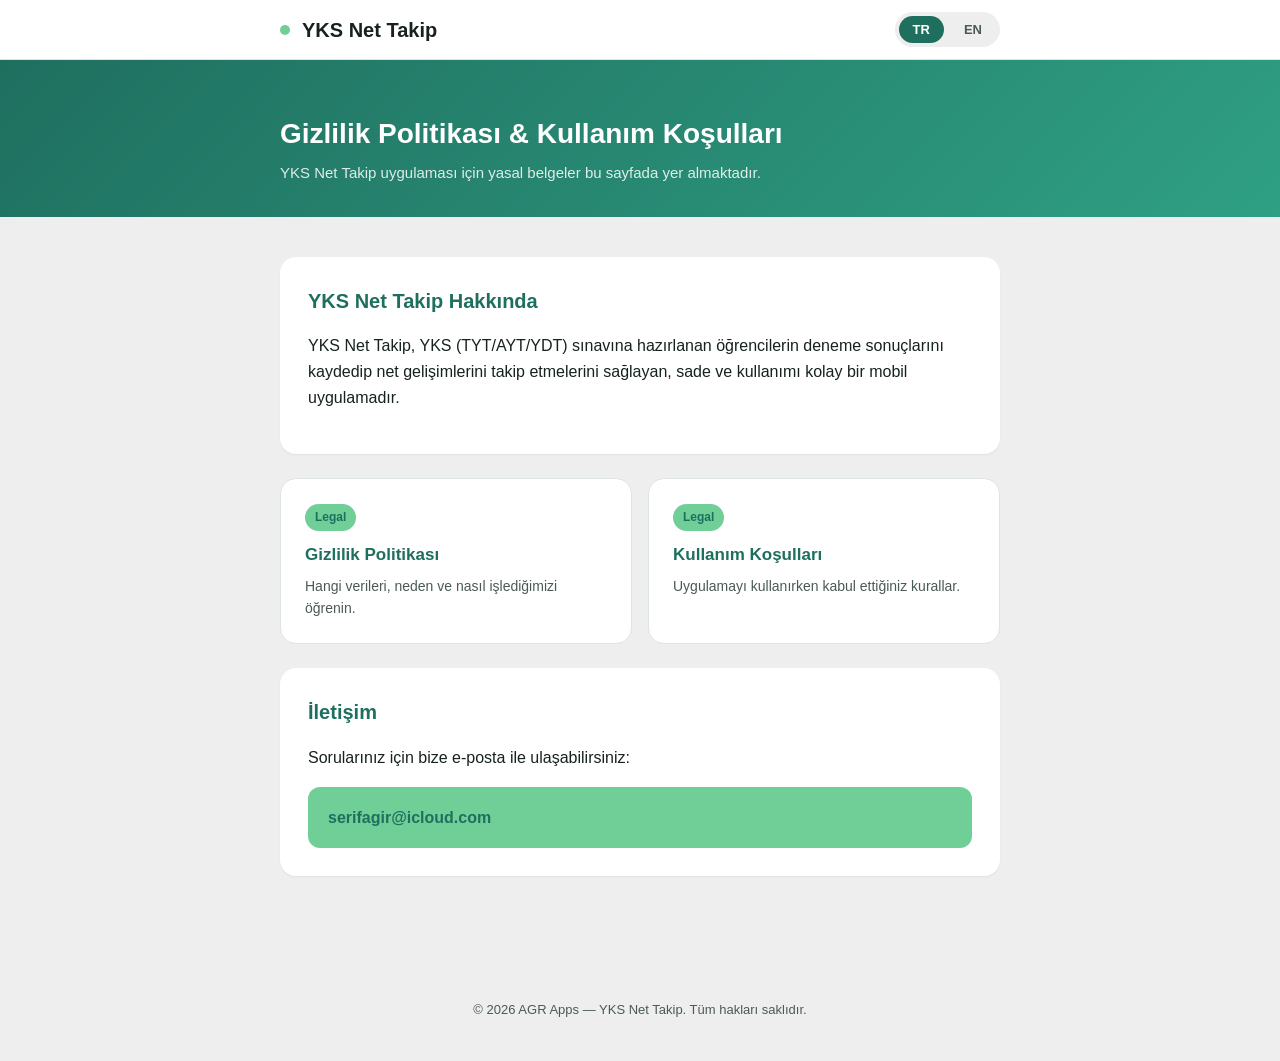
==== index.html @ 31c89551 "init" ====
<!DOCTYPE html>
<html lang="tr">
<head>
<meta charset="UTF-8">
<meta name="viewport" content="width=device-width, initial-scale=1.0">
<title>YKS Net Takip — Gizlilik &amp; Kullanım Koşulları</title>
<meta name="description" content="YKS Net Takip mobil uygulaması için Gizlilik Politikası ve Kullanım Koşulları.">
<link rel="preconnect" href="https://api.fontshare.com">
<link href="https://api.fontshare.com/v2/css?f[]=cabinet-grotesk@400,500,700,800&display=swap" rel="stylesheet">
<link rel="stylesheet" href="style.css">
</head>
<body>

<nav class="top-nav">
  <div class="container">
    <div class="brand"><span class="dot"></span> YKS Net Takip</div>
    <div class="lang-toggle">
      <button type="button" class="lang-btn active" data-lang="tr">TR</button>
      <button type="button" class="lang-btn" data-lang="en">EN</button>
    </div>
  </div>
</nav>

<header class="site-header">
  <div class="container">
    <div class="lang-block active" data-lang="tr">
      <h1>Gizlilik Politikası &amp; Kullanım Koşulları</h1>
      <p>YKS Net Takip uygulaması için yasal belgeler bu sayfada yer almaktadır.</p>
    </div>
    <div class="lang-block" data-lang="en">
      <h1>Privacy Policy &amp; Terms of Use</h1>
      <p>Legal documents for the YKS Net Takip mobile app are listed on this page.</p>
    </div>
  </div>
</header>

<main>
  <div class="container">

    <div class="card">
      <div class="lang-block active" data-lang="tr">
        <h2>YKS Net Takip Hakkında</h2>
        <p>YKS Net Takip, YKS (TYT/AYT/YDT) sınavına hazırlanan öğrencilerin deneme sonuçlarını kaydedip net gelişimlerini takip etmelerini sağlayan, sade ve kullanımı kolay bir mobil uygulamadır.</p>
      </div>
      <div class="lang-block" data-lang="en">
        <h2>About YKS Net Takip</h2>
        <p>YKS Net Takip is a simple, easy-to-use mobile app that helps students preparing for Turkey's national university entrance exam (YKS) log their practice-test results and track their score progress over time.</p>
      </div>
    </div>

    <div class="link-grid">
      <a class="link-card" href="privacy-policy.html">
        <span class="badge">Legal</span>
        <h3 class="lang-block active" data-lang="tr">Gizlilik Politikası</h3>
        <h3 class="lang-block" data-lang="en">Privacy Policy</h3>
        <p class="lang-block active" data-lang="tr">Hangi verileri, neden ve nasıl işlediğimizi öğrenin.</p>
        <p class="lang-block" data-lang="en">Learn what data we process, why, and how.</p>
      </a>
      <a class="link-card" href="terms-of-use.html">
        <span class="badge">Legal</span>
        <h3 class="lang-block active" data-lang="tr">Kullanım Koşulları</h3>
        <h3 class="lang-block" data-lang="en">Terms of Use</h3>
        <p class="lang-block active" data-lang="tr">Uygulamayı kullanırken kabul ettiğiniz kurallar.</p>
        <p class="lang-block" data-lang="en">The rules you agree to when using the app.</p>
      </a>
    </div>

    <div class="card" style="margin-top:24px;">
      <div class="lang-block active" data-lang="tr">
        <h2>İletişim</h2>
        <p>Sorularınız için bize e-posta ile ulaşabilirsiniz:</p>
      </div>
      <div class="lang-block" data-lang="en">
        <h2>Contact</h2>
        <p>You can reach us by email for any questions:</p>
      </div>
      <div class="contact-box">
        <strong>serifagir@icloud.com</strong>
      </div>
    </div>

  </div>
</main>

<footer>
  <div class="lang-block active" data-lang="tr">© 2026 AGR Apps — YKS Net Takip. Tüm hakları saklıdır.</div>
  <div class="lang-block" data-lang="en">© 2026 AGR Apps — YKS Net Takip. All rights reserved.</div>
</footer>

<script>
  const btns = document.querySelectorAll('.lang-btn');
  btns.forEach(btn => {
    btn.addEventListener('click', () => {
      const lang = btn.dataset.lang;
      document.documentElement.lang = lang;
      btns.forEach(b => b.classList.toggle('active', b === btn));
      document.querySelectorAll('.lang-block').forEach(el => {
        el.classList.toggle('active', el.dataset.lang === lang);
      });
      localStorage.setItem('ykslang', lang);
    });
  });
  const saved = localStorage.getItem('ykslang');
  if (saved) {
    document.querySelector(`.lang-btn[data-lang="${saved}"]`)?.click();
  }
</script>

</body>
</html>
---- style.css ----
:root {
  --primary-dark: #1F6F5F;
  --primary: #2FA084;
  --primary-light: #6FCF97;
  --surface: #EEEEEE;
  --text: #16221E;
  --text-muted: #4B5A55;
  --white: #FFFFFF;
  --radius-sm: 8px;
  --radius-md: 12px;
  --radius-lg: 16px;
}

* { box-sizing: border-box; }

html { scroll-behavior: smooth; }

body {
  margin: 0;
  font-family: 'Cabinet Grotesk', -apple-system, BlinkMacSystemFont, 'Segoe UI', Roboto, sans-serif;
  color: var(--text);
  background: var(--surface);
  line-height: 1.6;
}

a { color: var(--primary-dark); }
a:hover { color: var(--primary); }

.container {
  max-width: 760px;
  margin: 0 auto;
  padding: 0 20px;
}

header.site-header {
  background: linear-gradient(135deg, var(--primary-dark), var(--primary));
  color: var(--white);
  padding: 40px 0 32px;
}

header.site-header .container {
  display: flex;
  flex-direction: column;
  gap: 8px;
}

.brand {
  display: flex;
  align-items: center;
  gap: 12px;
  font-weight: 700;
  font-size: 20px;
}

.brand .dot {
  width: 10px;
  height: 10px;
  border-radius: 999px;
  background: var(--primary-light);
}

.site-header h1 {
  margin: 12px 0 4px;
  font-size: 28px;
  font-weight: 800;
}

.site-header p {
  margin: 0;
  color: rgba(255,255,255,0.85);
  font-size: 15px;
}

nav.top-nav {
  background: var(--white);
  border-bottom: 1px solid #DDE5E2;
  position: sticky;
  top: 0;
  z-index: 10;
}

nav.top-nav .container {
  display: flex;
  align-items: center;
  justify-content: space-between;
  padding-top: 12px;
  padding-bottom: 12px;
}

nav.top-nav .links {
  display: flex;
  gap: 20px;
  font-size: 14px;
  font-weight: 500;
}

nav.top-nav .links a {
  text-decoration: none;
  color: var(--text);
}

nav.top-nav .links a.active,
nav.top-nav .links a:hover {
  color: var(--primary-dark);
}

.lang-toggle {
  display: flex;
  gap: 6px;
  background: var(--surface);
  border-radius: 999px;
  padding: 4px;
}

.lang-toggle button {
  border: none;
  background: transparent;
  padding: 6px 14px;
  border-radius: 999px;
  font-family: inherit;
  font-size: 13px;
  font-weight: 600;
  cursor: pointer;
  color: var(--text-muted);
}

.lang-toggle button.active {
  background: var(--primary-dark);
  color: var(--white);
}

main {
  padding: 40px 0 80px;
}

.card {
  background: var(--white);
  border-radius: var(--radius-lg);
  padding: 28px;
  margin-bottom: 20px;
  box-shadow: 0 1px 2px rgba(22,34,30,0.06);
}

.card h2 {
  margin-top: 0;
  color: var(--primary-dark);
  font-size: 20px;
}

.link-grid {
  display: grid;
  grid-template-columns: 1fr 1fr;
  gap: 16px;
  margin-top: 24px;
}

@media (max-width: 520px) {
  .link-grid { grid-template-columns: 1fr; }
}

.link-card {
  display: block;
  background: var(--white);
  border-radius: var(--radius-lg);
  padding: 24px;
  text-decoration: none;
  color: var(--text);
  border: 1px solid #DDE5E2;
  transition: border-color .15s ease, transform .15s ease;
}

.link-card:hover {
  border-color: var(--primary);
  transform: translateY(-2px);
}

.link-card .badge {
  display: inline-block;
  background: var(--primary-light);
  color: var(--primary-dark);
  font-size: 12px;
  font-weight: 700;
  padding: 4px 10px;
  border-radius: 999px;
  margin-bottom: 10px;
}

.link-card h3 {
  margin: 0 0 6px;
  font-size: 17px;
  color: var(--primary-dark);
}

.link-card p {
  margin: 0;
  font-size: 14px;
  color: var(--text-muted);
}

.legal-doc h1 {
  color: var(--primary-dark);
  font-size: 26px;
  margin-bottom: 4px;
}

.legal-doc .updated {
  color: var(--text-muted);
  font-size: 13px;
  margin-bottom: 28px;
}

.legal-doc h2 {
  color: var(--primary-dark);
  font-size: 18px;
  margin-top: 32px;
  margin-bottom: 10px;
  border-bottom: 2px solid var(--primary-light);
  padding-bottom: 6px;
}

.legal-doc p, .legal-doc li {
  font-size: 15px;
  color: var(--text);
}

.legal-doc ul {
  padding-left: 20px;
}

.lang-block { display: none; }
.lang-block.active { display: block; }

footer {
  text-align: center;
  padding: 24px 0 40px;
  font-size: 13px;
  color: var(--text-muted);
}

.contact-box {
  background: var(--primary-light);
  border-radius: var(--radius-md);
  padding: 18px 20px;
  margin-top: 8px;
}

.contact-box strong { color: var(--primary-dark); }
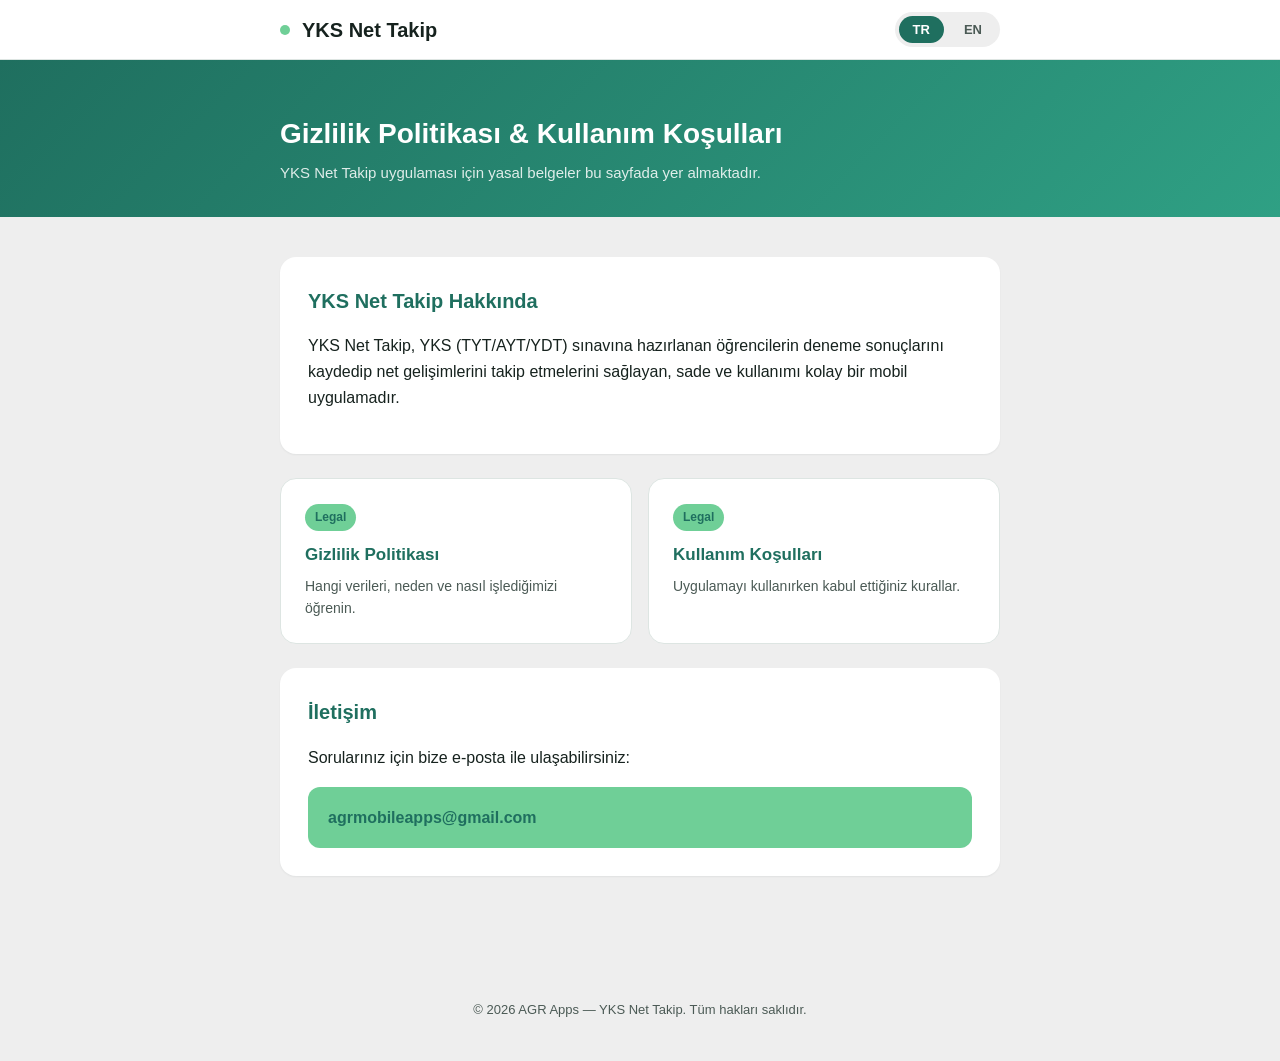
==== commit 532e8fd1: "Yayınevi/marka feragatnamesi ekle" ====
--- a/index.html
+++ b/index.html
@@ -75,7 +75,7 @@
         <p>You can reach us by email for any questions:</p>
       </div>
       <div class="contact-box">
-        <strong>serifagir@icloud.com</strong>
+        <strong>agrmobileapps@gmail.com</strong>
       </div>
     </div>
 
